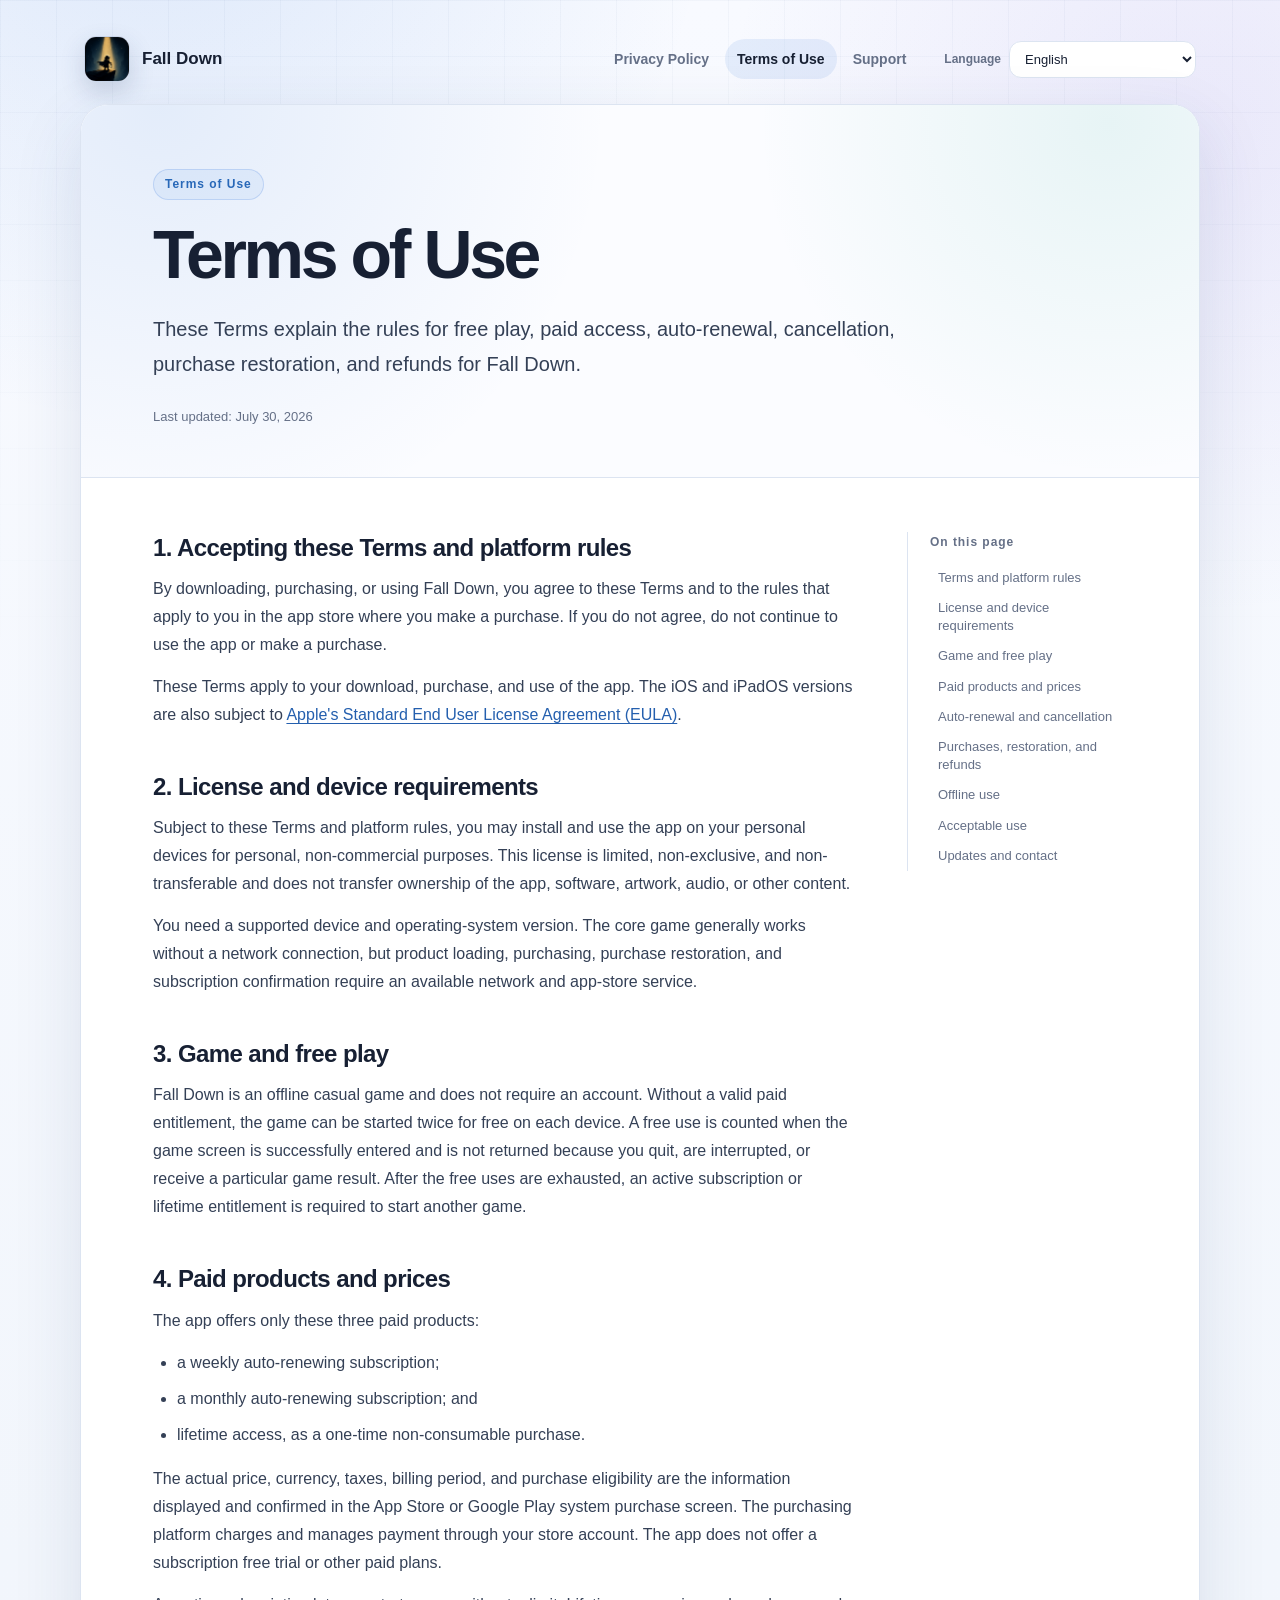
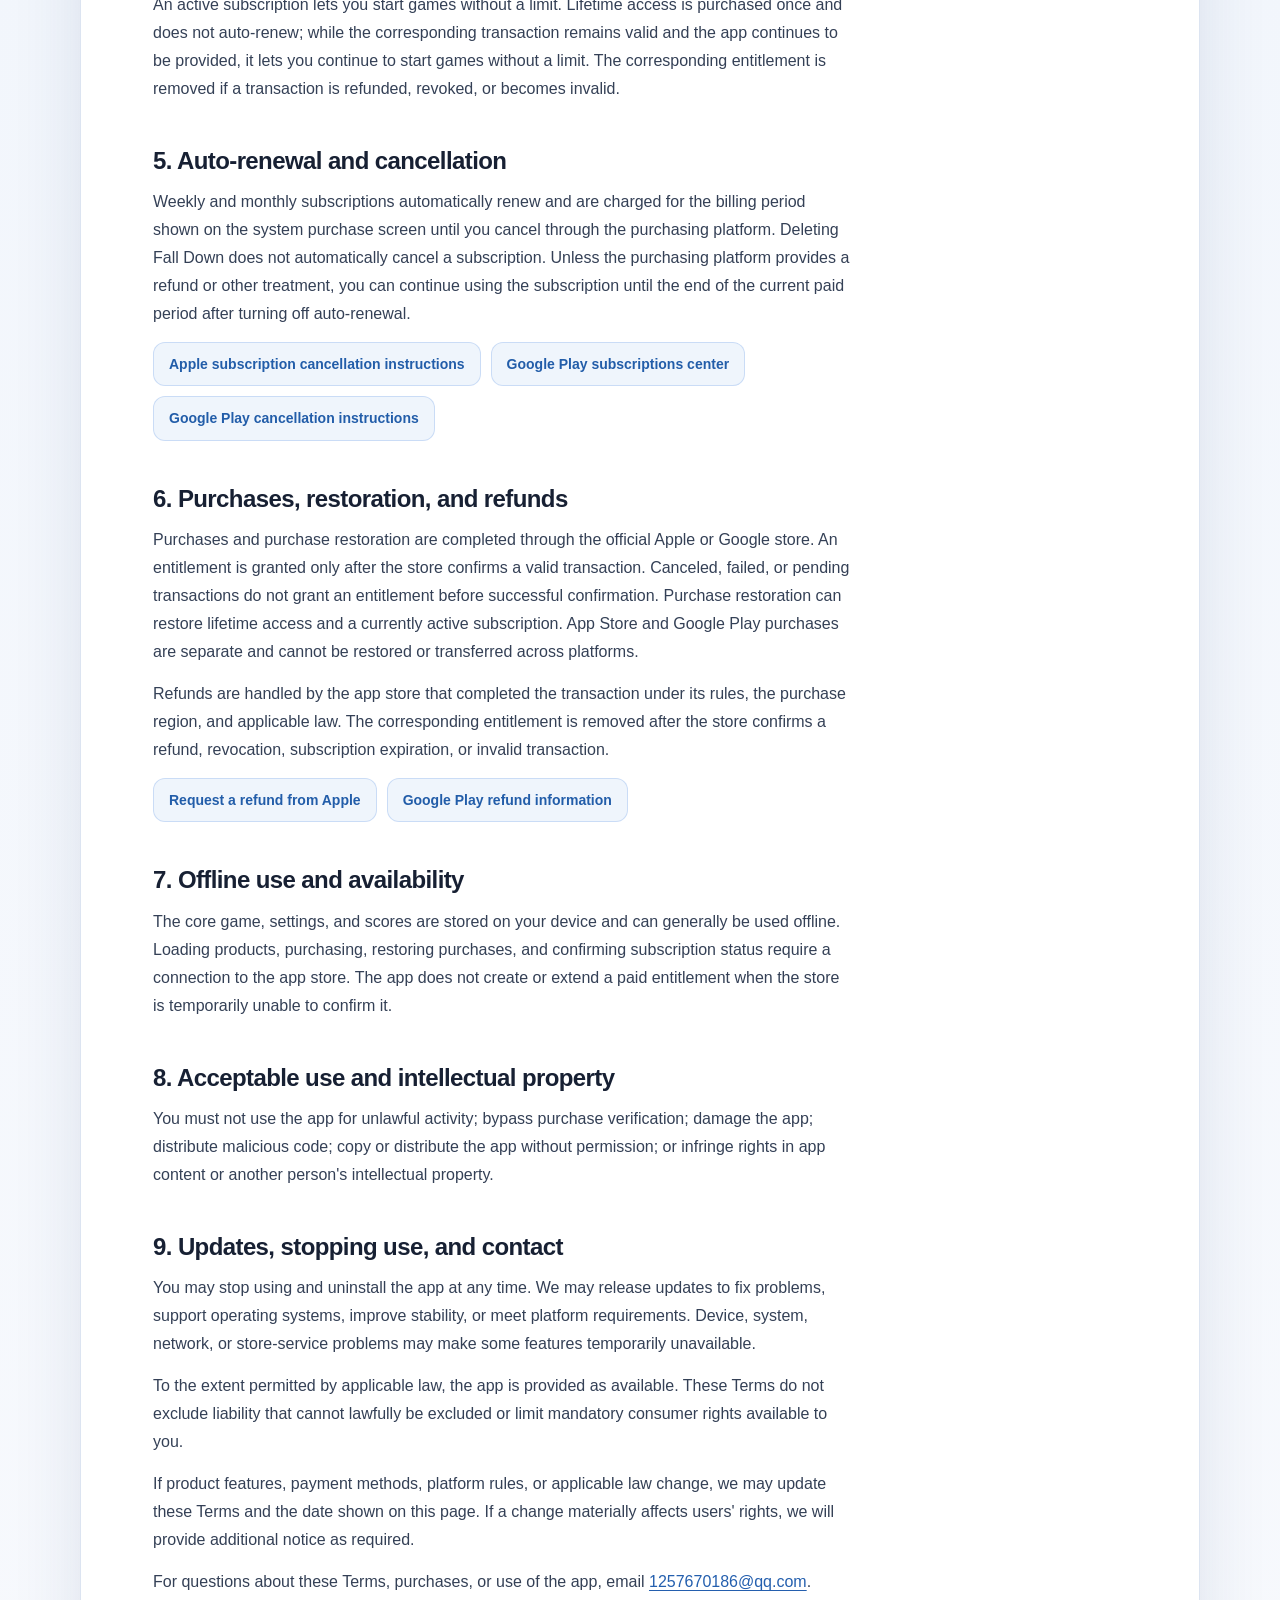
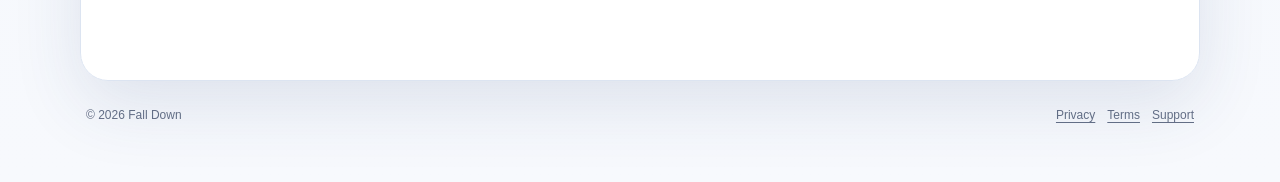
==== v2/terms/index.html @ 8c1c6088 "Add files via upload" ====
<!doctype html>
<html lang="zh-Hans">
  <head>
    <meta charset="utf-8">
    <meta name="viewport" content="width=device-width, initial-scale=1">
    <meta name="description" content="《下落》使用条款。">
    <link rel="icon" type="image/png" href="../assets/app-icon.png">
    <link rel="stylesheet" href="../assets/site.css">
    <title>使用条款｜下落</title>
  </head>
  <body data-page="terms">
    <main class="site-shell">
      <header class="topbar">
        <a class="brand" href="../index.html" data-locale-link aria-label="《下落》法律与支持首页">
          <img class="brand-mark" src="../assets/app-icon.png" alt="">
          <span class="brand-name" data-app-name>下落</span>
        </a>
        <div class="topbar-actions">
          <nav class="primary-nav" aria-label="主要导航">
            <a href="../privacy/index.html" data-locale-link>隐私政策</a>
            <a href="../terms/index.html" data-locale-link aria-current="page">使用条款</a>
            <a href="../support/index.html" data-locale-link>支持</a>
          </nav>
          <div class="language-control">
            <label for="languageSelect">语言</label>
            <select
              id="languageSelect"
              data-language-select
              aria-label="选择显示语言"
            ></select>
          </div>
        </div>
      </header>

      <article class="document" data-localized-page>
        <header class="hero">
          <p class="eyebrow">使用条款</p>
          <h1>使用条款</h1>
          <p class="hero-lead">
            本条款说明《<span data-app-name>下落</span>》的免费体验、付费权益、
            自动续订、取消、恢复购买和退款规则。
          </p>
          <div class="meta-row">
            <span>更新日期：2026 年 7 月 30 日</span>
          </div>
        </header>

        <div class="document-layout">
          <div class="document-content">
            <section class="document-section" id="acceptance">
              <h2>1. 接受条款与平台规则</h2>
              <p>
                下载、购买或使用《<span data-app-name>下落</span>》，即表示你同意本条款以及购买所在应用商店
                对你适用的规则。如果你不同意，请不要继续使用或购买。
              </p>
              <p>
                本条款适用于你对 App 的下载、购买和使用。
                iOS 和 iPadOS 版本同时适用
                <a
                  href="https://www.apple.com/legal/internet-services/itunes/dev/stdeula/"
                  target="_blank"
                  rel="noopener noreferrer"
                >
                  Apple 标准最终用户许可协议（EULA）
                </a>。
              </p>
            </section>

            <section class="document-section" id="license">
              <h2>2. 使用许可与设备要求</h2>
              <p>
                在遵守本条款和平台规则的前提下，你可以在个人设备上以个人、
                非商业方式安装和使用 App。此许可是有限的、非独占且不可转让的，
                不代表 App、程序、美术、音频或其他内容的所有权发生转移。
              </p>
              <p>
                你需要使用受支持的设备和系统版本。核心游戏通常无需联网，
                但商品加载、购买、恢复购买和订阅确认需要可用的网络及应用商店服务。
              </p>
            </section>

            <section class="document-section" id="free-experience">
              <h2>3. 游戏与免费体验</h2>
              <p>
                《<span data-app-name>下落</span>》是一款单机休闲游戏，不要求注册账号。
                未拥有有效付费权益时，每台设备可免费开始游戏两次。
                成功进入游戏页面即计入一次；开始后不因退出、中断或游戏结果退还。
                免费体验用完后，需要有效订阅或终身权益才能继续开始游戏。
              </p>
            </section>

            <section class="document-section" id="products">
              <h2>4. 付费产品与价格</h2>
              <p>App 只提供以下三种付费产品：</p>
              <ul>
                <li>按周自动续订的订阅；</li>
                <li>按月自动续订的订阅；</li>
                <li>终身权益，为一次性非消耗型购买。</li>
              </ul>
              <p>
                实际价格、币种、税费、计费周期和购买资格，以 App Store 或
                Google Play 在系统购买界面显示并由你确认的信息为准。
                款项由购买平台通过你的商店账号收取和管理。
                App 不提供免费试用订阅或其他付费套餐。
              </p>
              <p>
                有效订阅期间可以不限次数开始游戏。终身权益购买一次且不会自动续订；
                在对应交易持续有效、App 继续提供的情况下，可以持续不限次数开始游戏。
                退款、撤销或交易失效后，对应权益会被移除。
              </p>
            </section>

            <section class="document-section" id="subscriptions">
              <h2>5. 自动续订与取消</h2>
              <p>
                周订阅和月订阅会按照系统购买界面显示的周期自动续订并收费，
                直到你通过购买平台取消。删除《<span data-app-name>下落</span>》不会自动取消订阅。
                除非购买平台另有退款或其他处理，取消自动续订后，
                订阅仍可使用到当前已支付周期结束。
              </p>
              <div class="link-list">
                <a
                  class="button-link secondary"
                  href="https://support.apple.com/118428"
                  target="_blank"
                  rel="noopener noreferrer"
                >
                  Apple 取消订阅说明
                </a>
                <a
                  class="button-link secondary"
                  href="https://play.google.com/store/account/subscriptions"
                  target="_blank"
                  rel="noopener noreferrer"
                >
                  Google Play 订阅中心
                </a>
                <a
                  class="button-link secondary"
                  href="https://support.google.com/googleplay/answer/7018481"
                  target="_blank"
                  rel="noopener noreferrer"
                >
                  Google Play 取消说明
                </a>
              </div>
            </section>

            <section class="document-section" id="purchase-refund">
              <h2>6. 购买、恢复与退款</h2>
              <p>
                购买和恢复购买通过 Apple 或 Google 官方商店完成。
                只有商店确认有效的交易才会授予权益；取消、失败或待处理的交易
                在确认成功前不会授予权益。恢复购买可用于恢复终身权益和当前有效的订阅。
                App Store 与 Google Play 的购买彼此独立，不能跨平台恢复或转移。
              </p>
              <p>
                退款由完成交易的应用商店按照其规则、购买地区和适用法律处理。
                商店确认退款、撤销、订阅到期或交易失效后，对应权益会被移除。
              </p>
              <div class="link-list">
                <a
                  class="button-link secondary"
                  href="https://support.apple.com/118223"
                  target="_blank"
                  rel="noopener noreferrer"
                >
                  向 Apple 申请退款
                </a>
                <a
                  class="button-link secondary"
                  href="https://support.google.com/googleplay/answer/2479637"
                  target="_blank"
                  rel="noopener noreferrer"
                >
                  Google Play 退款说明
                </a>
              </div>
            </section>

            <section class="document-section" id="offline">
              <h2>7. 离线使用与可用性</h2>
              <p>
                核心游戏、设置和成绩保存在设备本地，通常可以离线使用。
                加载商品、购买、恢复购买和确认订阅状态需要连接应用商店。
                商店暂时无法确认权益时，App 不会自行创建或延长付费权益。
              </p>
            </section>

            <section class="document-section" id="use-contact">
              <h2>8. 合理使用与知识产权</h2>
              <p>
                不得利用 App 从事违法活动，或绕过购买验证、破坏 App、
                传播恶意代码、未经允许复制或分发 App，或侵犯 App 内容或他人的知识产权。
              </p>
            </section>

            <section class="document-section" id="updates-contact">
              <h2>9. 更新、停止使用与联系</h2>
              <p>
                你可以随时停止使用并卸载 App。我们可能为修复问题、适配系统、
                改进稳定性或满足平台要求而发布更新。设备、系统、网络或商店服务异常
                可能导致部分功能暂时不可用。
              </p>
              <p>
                在适用法律允许的范围内，App 按实际状态提供；
                本条款不排除法律不能排除的责任，也不限制你依法享有的强制性消费者权利。
              </p>
              <p>
                如果产品功能、付费方式、平台规则或适用法律发生变化，
                我们可能更新本条款并修改页面上的更新日期。
                如果变化会实质影响用户权利，将按照适用要求提供额外提示。
              </p>
              <p>
                如有条款、购买或使用问题，请发送邮件至：
                <a href="mailto:1257670186@qq.com">1257670186@qq.com</a>。
              </p>
            </section>
          </div>

          <aside class="toc" aria-label="本页目录">
            <p class="toc-title">本页内容</p>
            <a href="#acceptance">条款与平台规则</a>
            <a href="#license">许可与设备要求</a>
            <a href="#free-experience">游戏与免费体验</a>
            <a href="#products">付费产品与价格</a>
            <a href="#subscriptions">自动续订与取消</a>
            <a href="#purchase-refund">购买、恢复与退款</a>
            <a href="#offline">离线使用</a>
            <a href="#use-contact">合理使用</a>
            <a href="#updates-contact">更新与联系</a>
          </aside>
        </div>
      </article>

      <footer class="site-footer">
        <span>© 2026 <span data-app-name>下落</span></span>
        <div class="footer-links">
          <a href="../privacy/index.html" data-locale-link>隐私</a>
          <a href="../terms/index.html" data-locale-link>条款</a>
          <a href="../support/index.html" data-locale-link>支持</a>
        </div>
      </footer>
    </main>
    <script src="../assets/locales.js"></script>
    <script src="../assets/site.js"></script>
  </body>
</html>
---- v2/assets/site.css ----
:root {
  color-scheme: light;
  --ink: #172033;
  --muted: #657087;
  --soft: #344056;
  --line: #dce4f1;
  --panel: rgba(255, 255, 255, 0.94);
  --panel-solid: #ffffff;
  --blue: #387bd9;
  --blue-deep: #2868c7;
  --violet: #7769d8;
  --mint: #138d80;
  --shadow: 0 24px 70px rgba(40, 67, 112, 0.12);
  --radius-lg: 28px;
  --radius-md: 18px;
  font-family:
    Inter, ui-sans-serif, -apple-system, BlinkMacSystemFont, "Segoe UI",
    "PingFang SC", "Hiragino Sans GB", "Microsoft YaHei", sans-serif;
}

* {
  box-sizing: border-box;
}

html {
  min-width: 320px;
  scroll-behavior: smooth;
}

body {
  min-height: 100vh;
  margin: 0;
  background:
    radial-gradient(circle at 12% -4%, rgba(77, 137, 224, 0.16), transparent 35rem),
    radial-gradient(circle at 94% 4%, rgba(130, 105, 216, 0.12), transparent 30rem),
    linear-gradient(180deg, #f8faff 0%, #f2f6fc 46%, #f7f9fd 100%);
  color: var(--ink);
  line-height: 1.75;
}

body::before {
  position: fixed;
  inset: 0;
  z-index: -1;
  background:
    linear-gradient(rgba(48, 83, 132, 0.035) 1px, transparent 1px),
    linear-gradient(90deg, rgba(48, 83, 132, 0.035) 1px, transparent 1px);
  background-size: 56px 56px;
  content: "";
  mask-image: linear-gradient(to bottom, black, transparent 75%);
  pointer-events: none;
}

a {
  color: #245fae;
  text-decoration-thickness: 1px;
  text-underline-offset: 3px;
}

a:hover {
  color: #174a8b;
}

a:focus-visible,
select:focus-visible {
  outline: 3px solid rgba(105, 167, 255, 0.42);
  outline-offset: 3px;
}

.site-shell {
  width: min(1120px, calc(100% - 36px));
  margin: 0 auto;
  padding: 26px 0 56px;
}

.topbar {
  display: flex;
  align-items: center;
  justify-content: space-between;
  gap: 22px;
  padding: 10px 4px 22px;
}

.brand {
  display: inline-flex;
  min-width: 0;
  align-items: center;
  gap: 12px;
  color: var(--ink);
  text-decoration: none;
}

.brand-mark {
  width: 46px;
  height: 46px;
  flex: 0 0 46px;
  border: 1px solid rgba(88, 116, 163, 0.2);
  border-radius: 12px;
  box-shadow: 0 10px 24px rgba(42, 67, 108, 0.18);
  object-fit: cover;
}

.brand-name {
  display: block;
}

.brand-name {
  font-size: 17px;
  font-weight: 760;
  line-height: 1.25;
}

.topbar-actions {
  display: flex;
  align-items: center;
  justify-content: flex-end;
  gap: 26px;
}

.primary-nav {
  display: flex;
  align-items: center;
  gap: 4px;
}

.primary-nav a {
  border-radius: 999px;
  color: var(--muted);
  font-size: 14px;
  font-weight: 650;
  padding: 8px 12px;
  text-decoration: none;
}

.primary-nav a:hover,
.primary-nav a[aria-current="page"] {
  background: rgba(56, 123, 217, 0.1);
  color: var(--ink);
}

.language-control {
  display: inline-flex;
  align-items: center;
  gap: 8px;
}

.language-control label {
  color: var(--muted);
  font-size: 12px;
  font-weight: 650;
}

.language-control select {
  min-width: 170px;
  max-width: 34vw;
  border: 1px solid var(--line);
  border-radius: 12px;
  background: #ffffff;
  color: var(--ink);
  font: inherit;
  font-size: 13px;
  padding: 9px 34px 9px 11px;
}

.document,
.home-hero {
  overflow: hidden;
  border: 1px solid var(--line);
  border-radius: var(--radius-lg);
  background: var(--panel);
  box-shadow: var(--shadow);
  backdrop-filter: blur(22px);
  -webkit-backdrop-filter: blur(22px);
}

.hero {
  position: relative;
  overflow: hidden;
  padding: 64px 72px 48px;
  border-bottom: 1px solid var(--line);
  background:
    radial-gradient(circle at 92% 5%, rgba(54, 175, 158, 0.1), transparent 22rem),
    radial-gradient(circle at 7% 0%, rgba(56, 123, 217, 0.12), transparent 28rem),
    #fbfcff;
}

.eyebrow {
  display: inline-flex;
  align-items: center;
  min-height: 30px;
  margin: 0 0 18px;
  border: 1px solid rgba(56, 123, 217, 0.2);
  border-radius: 999px;
  background: rgba(56, 123, 217, 0.07);
  color: #2868b8;
  font-size: 12px;
  font-weight: 760;
  letter-spacing: 0.08em;
  padding: 4px 11px;
}

h1,
h2,
h3,
p {
  overflow-wrap: anywhere;
}

.hero h1,
.home-hero h1 {
  max-width: 820px;
  margin: 0;
  font-size: clamp(36px, 6.2vw, 68px);
  font-weight: 790;
  letter-spacing: -0.05em;
  line-height: 1.06;
}

.hero-lead,
.home-lead {
  max-width: 790px;
  margin: 22px 0 0;
  color: var(--soft);
  font-size: clamp(17px, 2.2vw, 20px);
  line-height: 1.75;
}

.meta-row {
  display: flex;
  flex-wrap: wrap;
  gap: 8px 18px;
  margin-top: 24px;
  color: var(--muted);
  font-size: 13px;
}

.document-layout {
  display: grid;
  grid-template-columns: minmax(0, 1fr) 220px;
  gap: 52px;
  padding: 54px 72px 70px;
}

.document-content {
  min-width: 0;
}

.document-section {
  max-width: 760px;
  margin: 0 0 42px;
  scroll-margin-top: 24px;
}

.document-section:last-child {
  margin-bottom: 0;
}

.document-section h2 {
  margin: 0 0 12px;
  font-size: 24px;
  letter-spacing: -0.025em;
  line-height: 1.3;
}

.document-section h3 {
  margin: 24px 0 8px;
  font-size: 17px;
  line-height: 1.4;
}

.document-section p {
  margin: 0 0 14px;
  color: var(--soft);
}

.document-section ul,
.document-section ol {
  margin: 10px 0 16px;
  padding-inline-start: 24px;
  color: var(--soft);
}

.document-section li + li {
  margin-top: 8px;
}

.toc {
  position: sticky;
  top: 24px;
  align-self: start;
  border-inline-start: 1px solid var(--line);
  padding-inline-start: 22px;
}

.toc-title {
  margin: 0 0 10px;
  color: var(--muted);
  font-size: 12px;
  font-weight: 760;
  letter-spacing: 0.08em;
}

.toc a {
  display: block;
  border-radius: 8px;
  color: var(--muted);
  font-size: 13px;
  line-height: 1.4;
  padding: 6px 8px;
  text-decoration: none;
}

.toc a:hover {
  background: rgba(56, 123, 217, 0.08);
  color: #1e559b;
}

.callout {
  margin: 20px 0;
  border: 1px solid rgba(19, 141, 128, 0.2);
  border-radius: var(--radius-md);
  background: rgba(19, 141, 128, 0.07);
  color: var(--soft);
  padding: 18px 20px;
}

.callout strong {
  display: block;
  margin-bottom: 4px;
  color: #087467;
}

.platform-grid,
.support-grid,
.home-grid {
  display: grid;
  grid-template-columns: repeat(2, minmax(0, 1fr));
  gap: 14px;
  margin-top: 20px;
}

.platform-card,
.support-card,
.home-card {
  border: 1px solid var(--line);
  border-radius: var(--radius-md);
  background: #f8faff;
  padding: 20px;
}

.platform-card h3,
.support-card h3,
.home-card h2 {
  margin: 0 0 8px;
}

.platform-card p,
.support-card p,
.home-card p {
  margin: 0;
  color: var(--muted);
}

.link-list {
  display: flex;
  flex-wrap: wrap;
  gap: 10px;
  margin-top: 14px;
}

.button-link {
  display: inline-flex;
  min-height: 42px;
  align-items: center;
  justify-content: center;
  border: 1px solid rgba(56, 123, 217, 0.2);
  border-radius: 12px;
  background: var(--blue-deep);
  color: white;
  font-size: 14px;
  font-weight: 740;
  padding: 9px 15px;
  text-decoration: none;
}

.button-link:hover {
  background: #4a8cea;
  color: white;
}

.button-link.secondary {
  background: rgba(56, 123, 217, 0.08);
  color: #225da9;
}

.button-link.secondary:hover {
  background: rgba(56, 123, 217, 0.15);
}

.home-hero {
  padding: 74px 72px 68px;
  background:
    radial-gradient(circle at 88% 2%, rgba(54, 175, 158, 0.1), transparent 27rem),
    radial-gradient(circle at 4% 12%, rgba(56, 123, 217, 0.11), transparent 31rem),
    var(--panel);
}

.home-grid {
  grid-template-columns: repeat(3, minmax(0, 1fr));
  margin-top: 42px;
}

.home-card {
  display: flex;
  min-height: 230px;
  flex-direction: column;
  padding: 24px;
}

.home-card h2 {
  font-size: 21px;
}

.home-card .button-link {
  align-self: flex-start;
  margin-top: auto;
}

.email-panel {
  display: flex;
  align-items: center;
  justify-content: space-between;
  gap: 20px;
  margin: 0 0 28px;
  border: 1px solid rgba(19, 141, 128, 0.18);
  border-radius: 20px;
  background:
    radial-gradient(circle at 95% 0%, rgba(56, 123, 217, 0.1), transparent 15rem),
    #f5fafb;
  padding: 22px 24px;
}

.email-panel p {
  margin: 3px 0 0;
  color: var(--muted);
}

.site-footer {
  display: flex;
  align-items: center;
  justify-content: space-between;
  gap: 20px;
  padding: 24px 6px 0;
  color: var(--muted);
  font-size: 12px;
}

.footer-links {
  display: flex;
  flex-wrap: wrap;
  gap: 12px;
}

.footer-links a {
  color: inherit;
}

a[href^="mailto:"] {
  display: inline-block;
  direction: ltr;
  unicode-bidi: embed;
}

[dir="rtl"] .eyebrow,
[dir="rtl"] .toc-title {
  letter-spacing: 0;
}

@media (max-width: 940px) {
  .topbar {
    align-items: flex-start;
  }

  .topbar-actions {
    align-items: flex-end;
    flex-direction: column-reverse;
    gap: 12px;
  }

  .document-layout {
    grid-template-columns: 1fr;
  }

  .toc {
    display: none;
  }
}

@media (max-width: 720px) {
  .site-shell {
    width: min(100% - 22px, 1120px);
    padding-top: 12px;
  }

  .topbar {
    flex-direction: column;
    padding-bottom: 16px;
  }

  .topbar-actions,
  .primary-nav,
  .language-control {
    width: 100%;
  }

  .topbar-actions {
    align-items: stretch;
  }

  .primary-nav {
    flex-wrap: wrap;
  }

  .language-control {
    align-items: flex-start;
    flex-direction: column;
  }

  .language-control select {
    width: 100%;
    max-width: none;
  }

  .hero,
  .home-hero {
    padding: 42px 24px 36px;
  }

  .document-layout {
    gap: 0;
    padding: 38px 24px 50px;
  }

  .platform-grid,
  .support-grid,
  .home-grid {
    grid-template-columns: 1fr;
  }

  .home-card {
    min-height: 190px;
  }

  .email-panel,
  .site-footer {
    align-items: flex-start;
    flex-direction: column;
  }
}

@media (prefers-reduced-motion: reduce) {
  html {
    scroll-behavior: auto;
  }
}
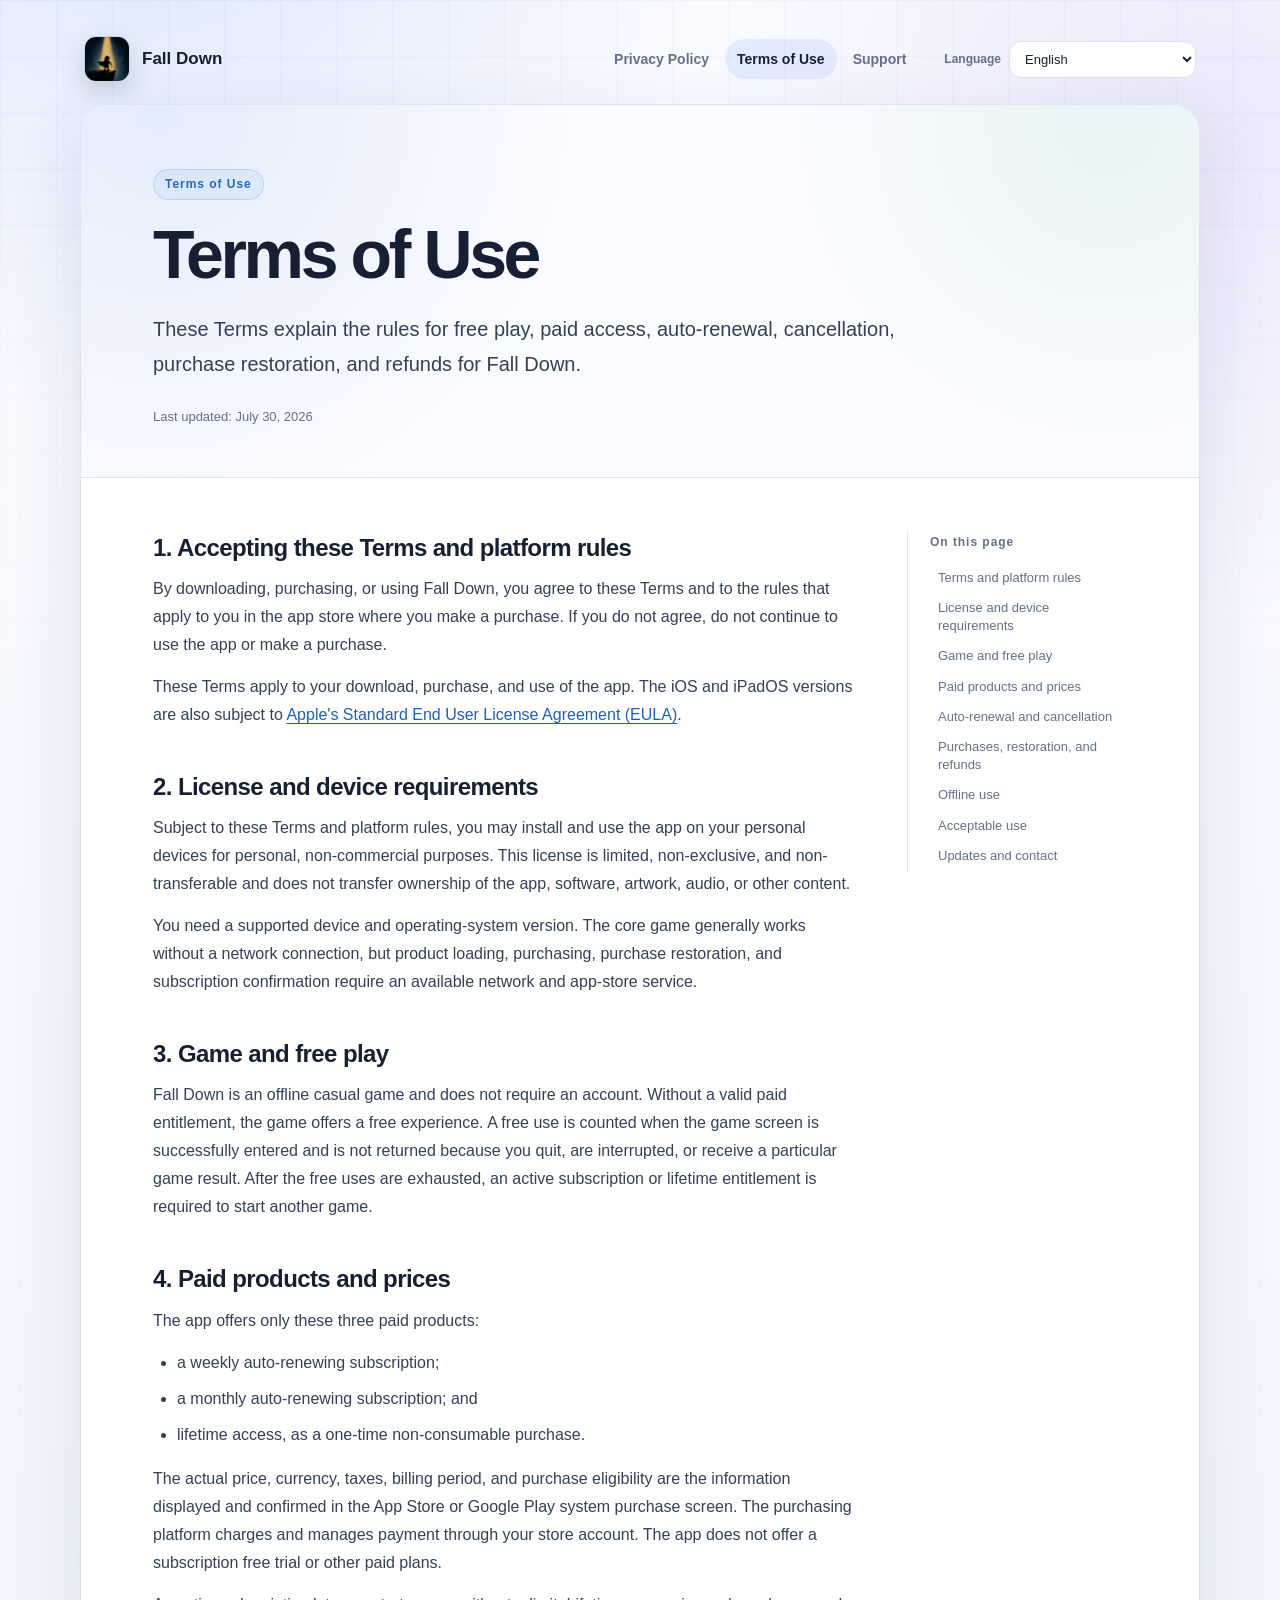
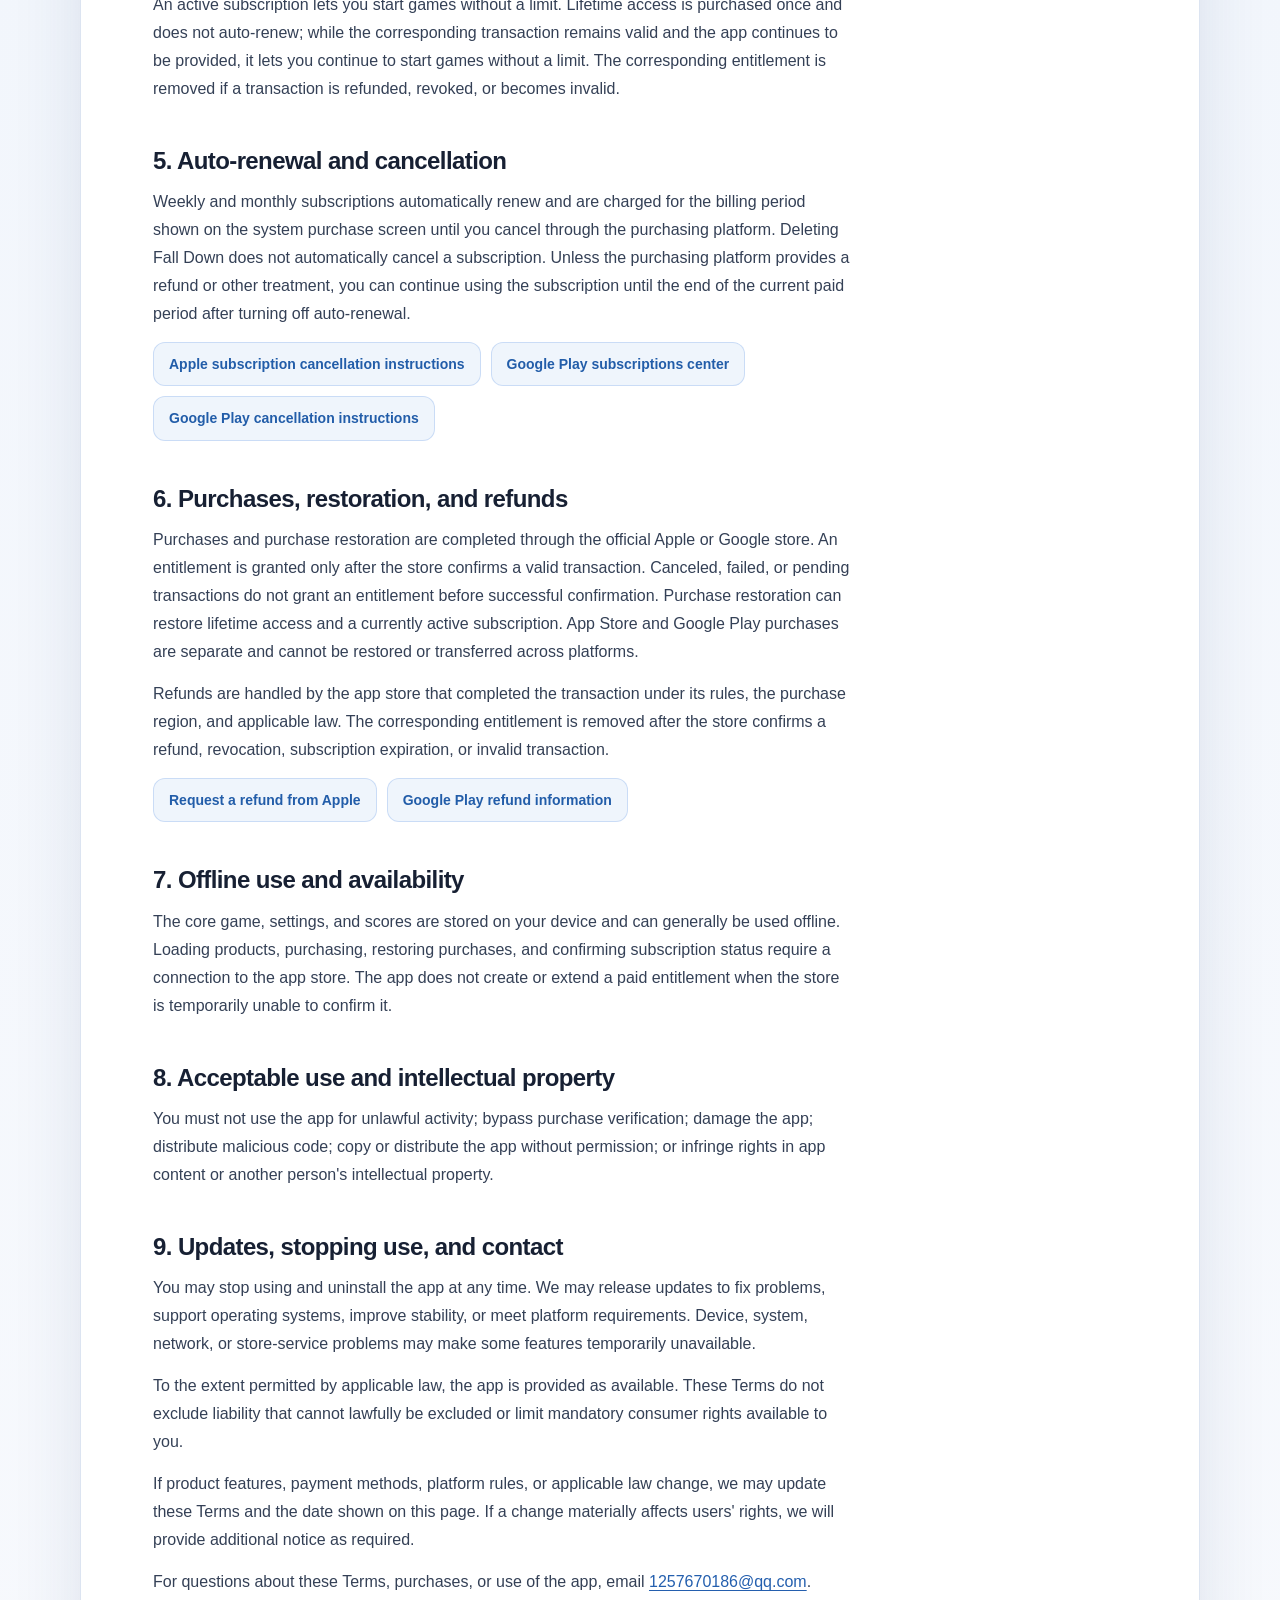
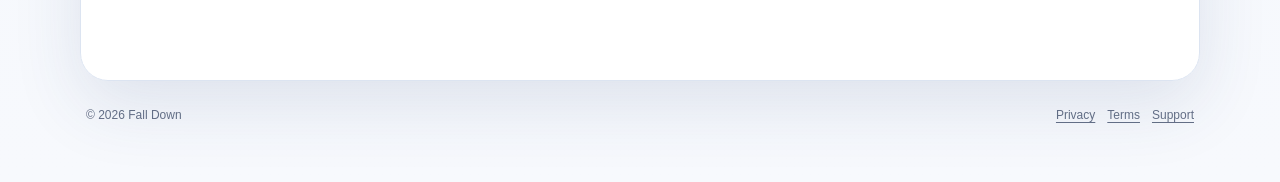
==== commit 57e32eba: "Add files via upload 更新免费体验文案，移除固定次数" ====
--- a/v2/terms/index.html
+++ b/v2/terms/index.html
@@ -83,7 +83,7 @@
               <h2>3. 游戏与免费体验</h2>
               <p>
                 《<span data-app-name>下落</span>》是一款单机休闲游戏，不要求注册账号。
-                未拥有有效付费权益时，每台设备可免费开始游戏两次。
+                未拥有有效付费权益时，游戏提供免费体验。
                 成功进入游戏页面即计入一次；开始后不因退出、中断或游戏结果退还。
                 免费体验用完后，需要有效订阅或终身权益才能继续开始游戏。
               </p>
